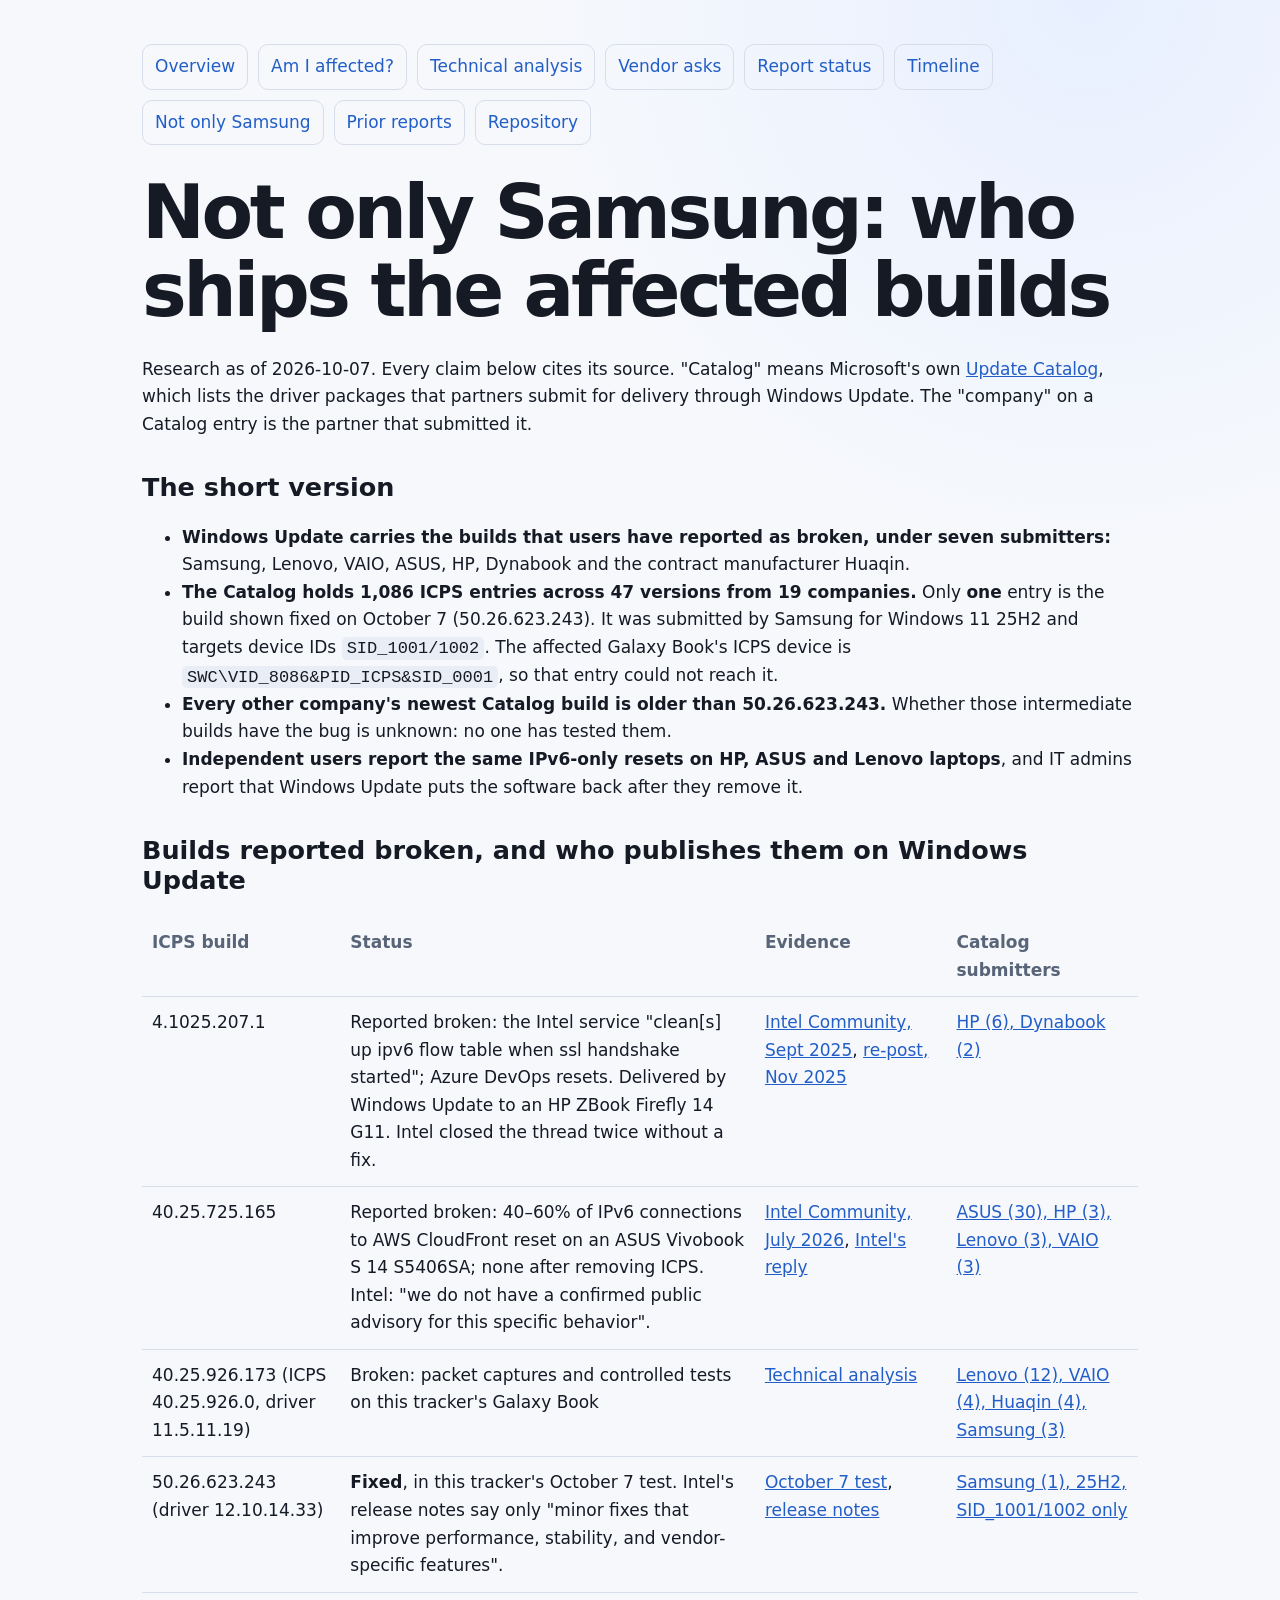
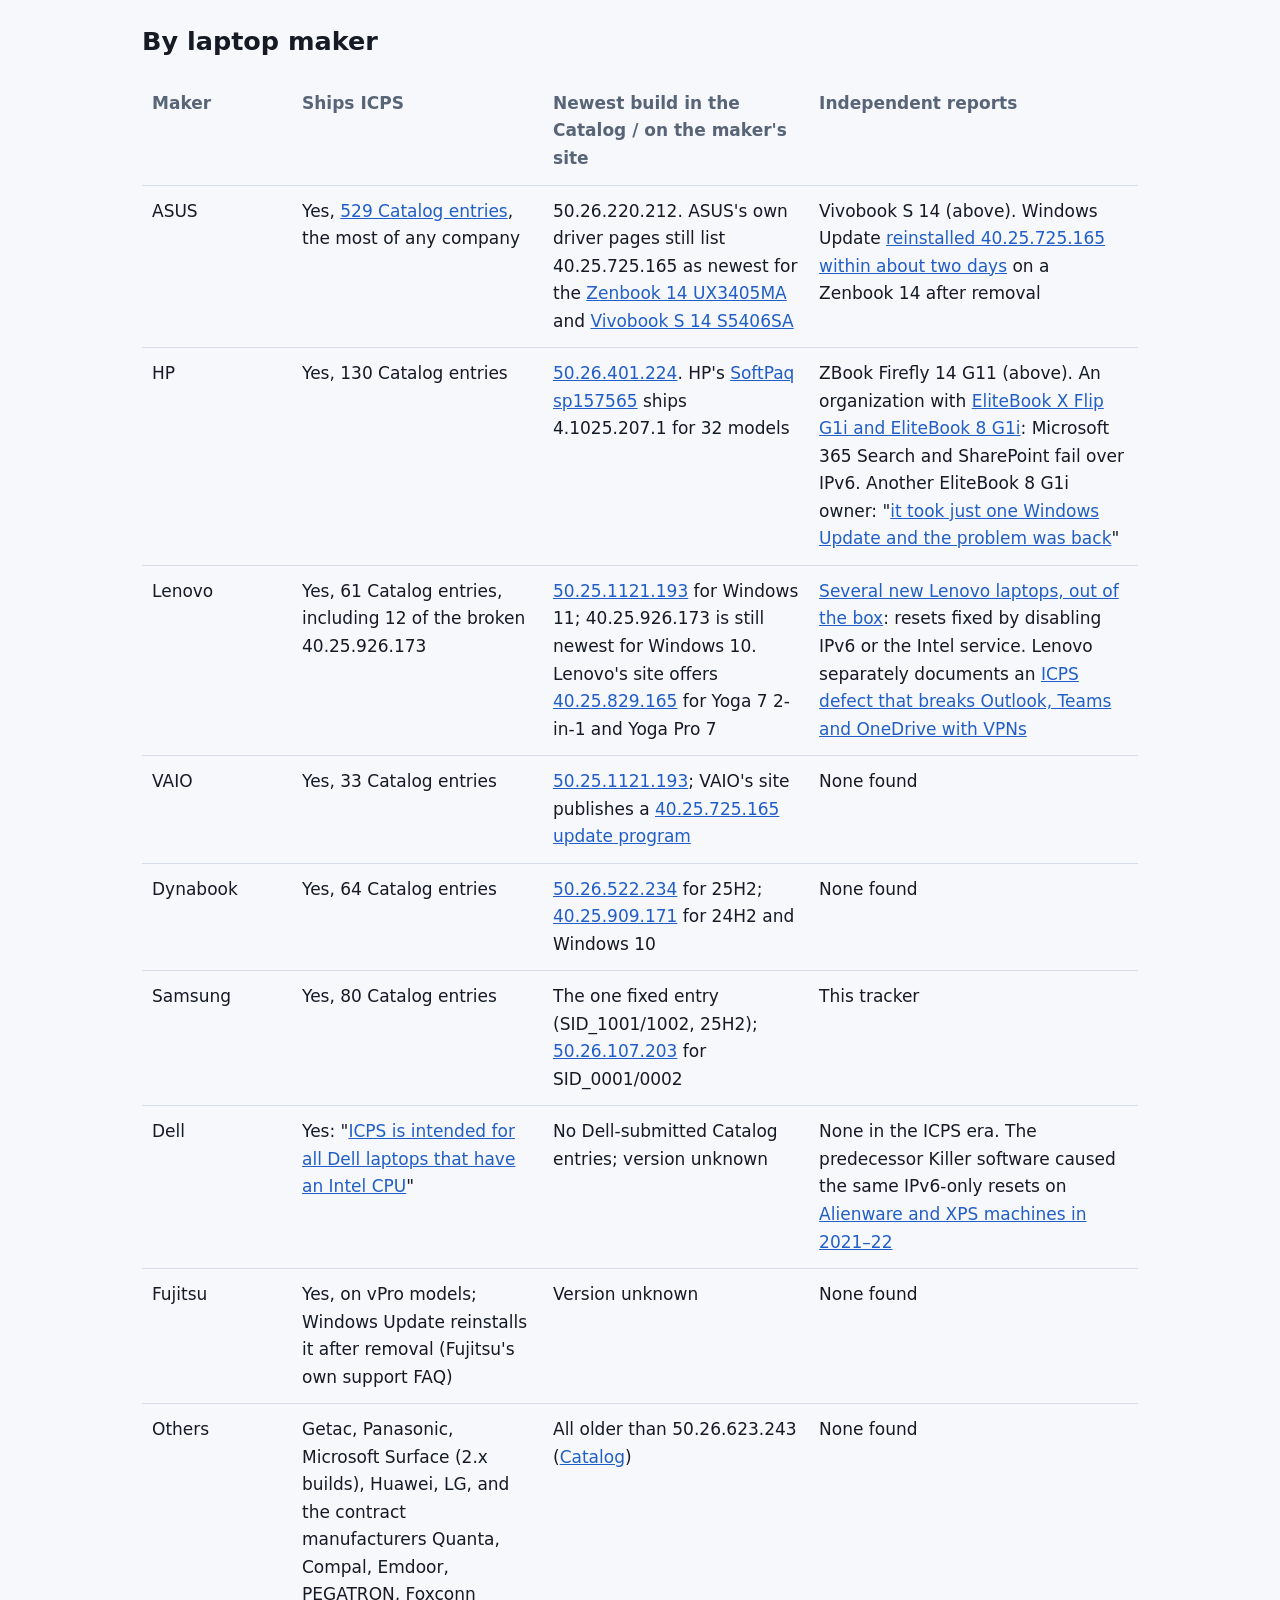
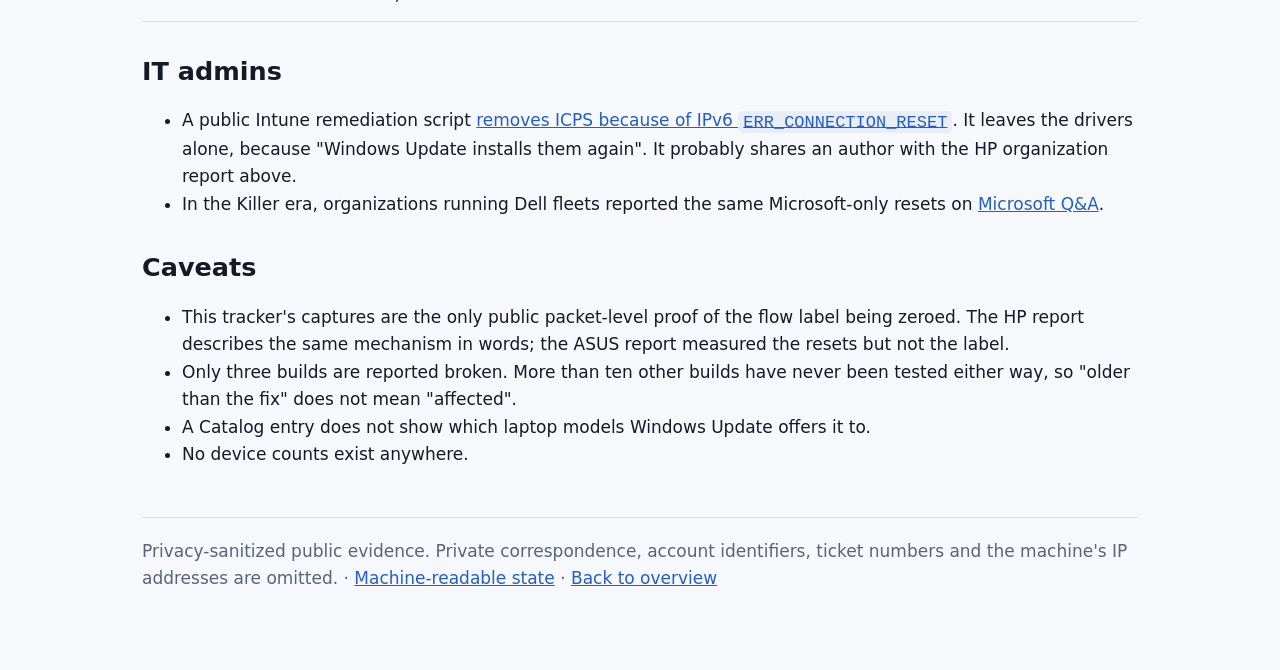
==== affected-oems.html @ 513a8941 "Add October 7 retest, Intel generic build result, Windows Update evidence and affected OEMs - Reprod" ====
<!doctype html>
<html lang="en">
<head>
  <meta charset="utf-8">
  <meta name="viewport" content="width=device-width,initial-scale=1">
  <title>Not only Samsung: who ships the affected Intel ICPS builds · Intel ICPS IPv6 flow-label incident</title>
  <meta name="description" content="Microsoft's Update Catalog lists the Intel ICPS builds reported as breaking IPv6 under Samsung, Lenovo, VAIO, ASUS, HP, Dynabook and Huaqin. Only one of 1,086 entries is the fixed build.">
  <meta name="robots" content="index, follow">
  <link rel="canonical" href="https://coolak.github.io/intel-icps-ipv6-flow-label-incident/affected-oems.html">
  <meta property="og:type" content="article">
  <meta property="og:site_name" content="Intel ICPS IPv6 flow-label incident">
  <meta property="og:title" content="Not only Samsung: who ships the affected Intel ICPS builds">
  <meta property="og:description" content="Microsoft's Update Catalog lists the Intel ICPS builds reported as breaking IPv6 under Samsung, Lenovo, VAIO, ASUS, HP, Dynabook and Huaqin. Only one of 1,086 entries is the fixed build.">
  <meta property="og:url" content="https://coolak.github.io/intel-icps-ipv6-flow-label-incident/affected-oems.html">
  <link rel="stylesheet" href="site.css">
</head>
<body><main>
<nav class="nav">
  <a href="./">Overview</a>
  <a href="workaround.html">Am I affected?</a>
  <a href="technical-analysis.html">Technical analysis</a>
  <a href="owner-action.html">Vendor asks</a>
  <a href="vendor-reports.html">Report status</a>
  <a href="timeline.html">Timeline</a>
  <a href="affected-oems.html">Not only Samsung</a>
  <a href="prior-reports.html">Prior reports</a>
  <a href="https://github.com/COOLak/intel-icps-ipv6-flow-label-incident">Repository</a>
</nav>
<div class="markdown-heading"><h1 class="heading-element">Not only Samsung: who ships the affected builds</h1><a id="user-content-not-only-samsung-who-ships-the-affected-builds" class="anchor" aria-label="Permalink: Not only Samsung: who ships the affected builds" href="#not-only-samsung-who-ships-the-affected-builds"><span aria-hidden="true" class="octicon octicon-link"></span></a></div>
<p>Research as of 2026-10-07. Every claim below cites its source. "Catalog" means Microsoft's own <a href="https://www.catalog.update.microsoft.com/Search.aspx?q=pid_icps" rel="nofollow">Update Catalog</a>, which lists the driver packages that partners submit for delivery through Windows Update. The "company" on a Catalog entry is the partner that submitted it.</p>
<div class="markdown-heading"><h2 class="heading-element">The short version</h2><a id="user-content-the-short-version" class="anchor" aria-label="Permalink: The short version" href="#the-short-version"><span aria-hidden="true" class="octicon octicon-link"></span></a></div>
<ul>
<li>
<strong>Windows Update carries the builds that users have reported as broken, under seven submitters:</strong> Samsung, Lenovo, VAIO, ASUS, HP, Dynabook and the contract manufacturer Huaqin.</li>
<li>
<strong>The Catalog holds 1,086 ICPS entries across 47 versions from 19 companies.</strong> Only <strong>one</strong> entry is the build shown fixed on October 7 (50.26.623.243). It was submitted by Samsung for Windows 11 25H2 and targets device IDs <code>SID_1001/1002</code>. The affected Galaxy Book's ICPS device is <code>SWC\VID_8086&amp;PID_ICPS&amp;SID_0001</code>, so that entry could not reach it.</li>
<li>
<strong>Every other company's newest Catalog build is older than 50.26.623.243.</strong> Whether those intermediate builds have the bug is unknown: no one has tested them.</li>
<li>
<strong>Independent users report the same IPv6-only resets on HP, ASUS and Lenovo laptops</strong>, and IT admins report that Windows Update puts the software back after they remove it.</li>
</ul>
<div class="markdown-heading"><h2 class="heading-element">Builds reported broken, and who publishes them on Windows Update</h2><a id="user-content-builds-reported-broken-and-who-publishes-them-on-windows-update" class="anchor" aria-label="Permalink: Builds reported broken, and who publishes them on Windows Update" href="#builds-reported-broken-and-who-publishes-them-on-windows-update"><span aria-hidden="true" class="octicon octicon-link"></span></a></div>
<table>
<thead>
<tr>
<th>ICPS build</th>
<th>Status</th>
<th>Evidence</th>
<th>Catalog submitters</th>
</tr>
</thead>
<tbody>
<tr>
<td>4.1025.207.1</td>
<td>Reported broken: the Intel service "clean[s] up ipv6 flow table when ssl handshake started"; Azure DevOps resets. Delivered by Windows Update to an HP ZBook Firefly 14 G11. Intel closed the thread twice without a fix.</td>
<td>
<a href="https://community.intel.com/t5/Ethernet-Products/Intel-Connectivity-Network-Service-is-causing-the-ipv6-flowtable/td-p/1716740" rel="nofollow">Intel Community, Sept 2025</a>, <a href="https://community.intel.com/t5/Wireless/Intel-Connectivity-Network-Service-is-causing-the-ipv6-flowtable/td-p/1724647" rel="nofollow">re-post, Nov 2025</a>
</td>
<td><a href="https://www.catalog.update.microsoft.com/Search.aspx?q=4.1025.207.1" rel="nofollow">HP (6), Dynabook (2)</a></td>
</tr>
<tr>
<td>40.25.725.165</td>
<td>Reported broken: 40–60% of IPv6 connections to AWS CloudFront reset on an ASUS Vivobook S 14 S5406SA; none after removing ICPS. Intel: "we do not have a confirmed public advisory for this specific behavior".</td>
<td>
<a href="https://community.intel.com/t5/Wireless/Intel-Connectivity-Performance-Suite-causes-intermittent-IPv6/td-p/1754394" rel="nofollow">Intel Community, July 2026</a>, <a href="https://community.intel.com/t5/Wireless/Intel-Connectivity-Performance-Suite-causes-intermittent-IPv6/m-p/1754422" rel="nofollow">Intel's reply</a>
</td>
<td><a href="https://www.catalog.update.microsoft.com/Search.aspx?q=40.25.725.165" rel="nofollow">ASUS (30), HP (3), Lenovo (3), VAIO (3)</a></td>
</tr>
<tr>
<td>40.25.926.173 (ICPS 40.25.926.0, driver 11.5.11.19)</td>
<td>Broken: packet captures and controlled tests on this tracker's Galaxy Book</td>
<td><a href="technical-analysis.html">Technical analysis</a></td>
<td><a href="https://www.catalog.update.microsoft.com/Search.aspx?q=40.25.926.173" rel="nofollow">Lenovo (12), VAIO (4), Huaqin (4), Samsung (3)</a></td>
</tr>
<tr>
<td>50.26.623.243 (driver 12.10.14.33)</td>
<td>
<strong>Fixed</strong>, in this tracker's October 7 test. Intel's release notes say only "minor fixes that improve performance, stability, and vendor-specific features".</td>
<td>
<a href="technical-analysis.html#october-7-reproduced-again-and-intels-generic-build-does-not-have-the-bug">October 7 test</a>, <a href="https://downloadmirror.intel.com/927067/ReleaseNotes_IntelConnectivityPerformanceSuite_50.26.623.243.pdf" rel="nofollow">release notes</a>
</td>
<td><a href="https://www.catalog.update.microsoft.com/ScopedViewInline.aspx?updateid=e79f0755-ec7f-4cb6-b6e4-ed8fad7096a5" rel="nofollow">Samsung (1), 25H2, SID_1001/1002 only</a></td>
</tr>
</tbody>
</table>
<div class="markdown-heading"><h2 class="heading-element">By laptop maker</h2><a id="user-content-by-laptop-maker" class="anchor" aria-label="Permalink: By laptop maker" href="#by-laptop-maker"><span aria-hidden="true" class="octicon octicon-link"></span></a></div>
<table>
<thead>
<tr>
<th>Maker</th>
<th>Ships ICPS</th>
<th>Newest build in the Catalog / on the maker's site</th>
<th>Independent reports</th>
</tr>
</thead>
<tbody>
<tr>
<td>ASUS</td>
<td>Yes, <a href="https://www.catalog.update.microsoft.com/Search.aspx?q=Connectivity%20Performance%20Suite%20ASUSTeK" rel="nofollow">529 Catalog entries</a>, the most of any company</td>
<td>50.26.220.212. ASUS's own driver pages still list 40.25.725.165 as newest for the <a href="https://www.asus.com/support/api/product.asmx/GetPDDrivers?cpu=&amp;osid=52&amp;website=global&amp;pdhashedid=&amp;model=UX3405MA" rel="nofollow">Zenbook 14 UX3405MA</a> and <a href="https://www.asus.com/support/api/product.asmx/GetPDDrivers?cpu=&amp;osid=52&amp;website=global&amp;pdhashedid=&amp;model=S5406SA" rel="nofollow">Vivobook S 14 S5406SA</a>
</td>
<td>Vivobook S 14 (above). Windows Update <a href="https://github.com/safing/portmaster/issues/2120">reinstalled 40.25.725.165 within about two days</a> on a Zenbook 14 after removal</td>
</tr>
<tr>
<td>HP</td>
<td>Yes, 130 Catalog entries</td>
<td>
<a href="https://www.catalog.update.microsoft.com/ScopedViewInline.aspx?updateid=4e072327-653d-4c9f-b390-00d6d9468bf6" rel="nofollow">50.26.401.224</a>. HP's <a href="https://ftp.hp.com/pub/softpaq/sp157501-158000/sp157565.html" rel="nofollow">SoftPaq sp157565</a> ships 4.1025.207.1 for 32 models</td>
<td>ZBook Firefly 14 G11 (above). An organization with <a href="https://community.intel.com/t5/Wireless/Intel-Connectivity-Network-Service-is-causing-the-ipv6-flowtable/m-p/1750798" rel="nofollow">EliteBook X Flip G1i and EliteBook 8 G1i</a>: Microsoft 365 Search and SharePoint fail over IPv6. Another EliteBook 8 G1i owner: "<a href="https://community.intel.com/t5/Wireless/Intel-Connectivity-Network-Service-is-causing-the-ipv6-flowtable/m-p/1750920" rel="nofollow">it took just one Windows Update and the problem was back</a>"</td>
</tr>
<tr>
<td>Lenovo</td>
<td>Yes, 61 Catalog entries, including 12 of the broken 40.25.926.173</td>
<td>
<a href="https://www.catalog.update.microsoft.com/ScopedViewInline.aspx?updateid=00bb4184-a33a-44da-b696-f741f187f086" rel="nofollow">50.25.1121.193</a> for Windows 11; 40.25.926.173 is still newest for Windows 10. Lenovo's site offers <a href="https://pcsupport.lenovo.com/us/en/downloads/ds570299" rel="nofollow">40.25.829.165</a> for Yoga 7 2-in-1 and Yoga Pro 7</td>
<td>
<a href="https://community.brave.app/t/err-connection-reset-errors-on-new-win-11-laptops/637663" rel="nofollow">Several new Lenovo laptops, out of the box</a>: resets fixed by disabling IPv6 or the Intel service. Lenovo separately documents an <a href="https://pcsupport.lenovo.com/us/en/solutions/ht515468" rel="nofollow">ICPS defect that breaks Outlook, Teams and OneDrive with VPNs</a>
</td>
</tr>
<tr>
<td>VAIO</td>
<td>Yes, 33 Catalog entries</td>
<td>
<a href="https://www.catalog.update.microsoft.com/ScopedViewInline.aspx?updateid=11b4b528-c9e5-42b1-9010-8af0b5a20612" rel="nofollow">50.25.1121.193</a>; VAIO's site publishes a <a href="https://support.us.vaio.com/knowledge-base/intel-connectivity-performance-suite-ver-40-25-725-165-update-program/" rel="nofollow">40.25.725.165 update program</a>
</td>
<td>None found</td>
</tr>
<tr>
<td>Dynabook</td>
<td>Yes, 64 Catalog entries</td>
<td>
<a href="https://www.catalog.update.microsoft.com/ScopedViewInline.aspx?updateid=03ec1b1c-377c-4cd4-ba85-b1ff0c58dce5" rel="nofollow">50.26.522.234</a> for 25H2; <a href="https://www.catalog.update.microsoft.com/Search.aspx?q=40.25.909.171" rel="nofollow">40.25.909.171</a> for 24H2 and Windows 10</td>
<td>None found</td>
</tr>
<tr>
<td>Samsung</td>
<td>Yes, 80 Catalog entries</td>
<td>The one fixed entry (SID_1001/1002, 25H2); <a href="https://www.catalog.update.microsoft.com/ScopedViewInline.aspx?updateid=369bcb5f-50b7-4901-bd34-8488d9cb459c" rel="nofollow">50.26.107.203</a> for SID_0001/0002</td>
<td>This tracker</td>
</tr>
<tr>
<td>Dell</td>
<td>Yes: "<a href="https://www.dell.com/support/kbdoc/en-us/000275594/how-to-get-support-for-icps-and-icm-on-a-dell-computer" rel="nofollow">ICPS is intended for all Dell laptops that have an Intel CPU</a>"</td>
<td>No Dell-submitted Catalog entries; version unknown</td>
<td>None in the ICPS era. The predecessor Killer software caused the same IPv6-only resets on <a href="https://community.intel.com/t5/Wireless/Killer-Network-Service-preventing-connection-to-some-websites/td-p/1366144" rel="nofollow">Alienware and XPS machines in 2021–22</a>
</td>
</tr>
<tr>
<td>Fujitsu</td>
<td>Yes, on vPro models; Windows Update reinstalls it after removal (Fujitsu's own support FAQ)</td>
<td>Version unknown</td>
<td>None found</td>
</tr>
<tr>
<td>Others</td>
<td>Getac, Panasonic, Microsoft Surface (2.x builds), Huawei, LG, and the contract manufacturers Quanta, Compal, Emdoor, PEGATRON, Foxconn</td>
<td>All older than 50.26.623.243 (<a href="https://www.catalog.update.microsoft.com/Search.aspx?q=pid_icps" rel="nofollow">Catalog</a>)</td>
<td>None found</td>
</tr>
</tbody>
</table>
<div class="markdown-heading"><h2 class="heading-element">IT admins</h2><a id="user-content-it-admins" class="anchor" aria-label="Permalink: IT admins" href="#it-admins"><span aria-hidden="true" class="octicon octicon-link"></span></a></div>
<ul>
<li>A public Intune remediation script <a href="https://github.com/realmjoin/realmjoin-remediation/tree/main/intel/remove-intel-connectivity-performance-suite">removes ICPS because of IPv6 <code>ERR_CONNECTION_RESET</code></a>. It leaves the drivers alone, because "Windows Update installs them again". It probably shares an author with the HP organization report above.</li>
<li>In the Killer era, organizations running Dell fleets reported the same Microsoft-only resets on <a href="https://learn.microsoft.com/en-us/answers/questions/4340112/random-connection-reset-error" rel="nofollow">Microsoft Q&amp;A</a>.</li>
</ul>
<div class="markdown-heading"><h2 class="heading-element">Caveats</h2><a id="user-content-caveats" class="anchor" aria-label="Permalink: Caveats" href="#caveats"><span aria-hidden="true" class="octicon octicon-link"></span></a></div>
<ul>
<li>This tracker's captures are the only public packet-level proof of the flow label being zeroed. The HP report describes the same mechanism in words; the ASUS report measured the resets but not the label.</li>
<li>Only three builds are reported broken. More than ten other builds have never been tested either way, so "older than the fix" does not mean "affected".</li>
<li>A Catalog entry does not show which laptop models Windows Update offers it to.</li>
<li>No device counts exist anywhere.</li>
</ul>
<footer>Privacy-sanitized public evidence. Private correspondence, account identifiers, ticket numbers and the machine's IP addresses are omitted. · <a href="incident-state.json">Machine-readable state</a> · <a href="./">Back to overview</a></footer>
</main></body>
</html>
---- site.css ----
:root{color-scheme:light dark;--bg:#090c12;--panel:#141a24;--panel2:#0f141d;--text:#f5f7fb;--muted:#aeb9ca;--line:#2d3748;--accent:#8bb7ff;--bad:#ff8f8f;--good:#79e2ad;--warn:#ffd27a}
*{box-sizing:border-box}
html{scroll-behavior:smooth}
body{margin:0;background:radial-gradient(circle at 85% 0,#17233a 0,transparent 34rem),var(--bg);color:var(--text);font:17px/1.62 system-ui,-apple-system,"Segoe UI",sans-serif}
main{max-width:1040px;margin:auto;padding:44px 22px 80px}
a{color:var(--accent)}
h1{font-size:clamp(2.2rem,6vw,4.7rem);line-height:1.04;margin:.22em 0 .35em;letter-spacing:-.045em}
h2{margin-top:2.1rem;line-height:1.2}
h3{margin-bottom:.35rem}
.kicker{color:var(--bad);font-weight:850;letter-spacing:.13em;text-transform:uppercase}
.lede{font-size:1.24rem;color:var(--muted);max-width:850px}
.status,.pill{display:inline-block;padding:.34rem .72rem;border:1px solid var(--bad);border-radius:999px;color:var(--bad);font-weight:760}
.pill{border-color:var(--line);color:var(--muted);margin:.2rem}
.grid{display:grid;grid-template-columns:repeat(auto-fit,minmax(250px,1fr));gap:16px;margin:28px 0}
.card,.panel{background:linear-gradient(180deg,var(--panel),var(--panel2));border:1px solid var(--line);border-radius:17px;padding:21px}
.card h2,.card h3{margin-top:0;font-size:1.08rem}
.metric{font-size:2rem;font-weight:850;line-height:1.1}
.muted{color:var(--muted)}
.warning{border-left:4px solid var(--warn)}
.proof{border-left:4px solid var(--good)}
img{display:block;max-width:100%;border-radius:14px;border:1px solid var(--line);margin:24px 0}
table{width:100%;border-collapse:collapse;display:block;overflow-x:auto}
th,td{text-align:left;vertical-align:top;border-bottom:1px solid var(--line);padding:12px 10px;min-width:150px}
th{color:var(--muted)}
.links,.nav{display:flex;flex-wrap:wrap;gap:10px}
.links a,.nav a{border:1px solid var(--line);border-radius:10px;padding:8px 12px;text-decoration:none;background:rgba(255,255,255,.02)}
.nav{margin-bottom:28px}
.timeline{border-left:2px solid var(--line);padding-left:22px}
.timeline article{position:relative;margin:0 0 24px}
.timeline article:before{content:"";position:absolute;left:-29px;top:.45rem;width:12px;height:12px;border-radius:50%;background:var(--accent)}
code{background:#20283a;padding:.1em .3em;border-radius:5px}
footer{margin-top:48px;padding-top:20px;border-top:1px solid var(--line);color:var(--muted)}
@media(prefers-color-scheme:light){:root{--bg:#f6f8fc;--panel:#fff;--panel2:#f8faff;--text:#151a24;--muted:#586477;--line:#d7deea;--accent:#225ec7;--bad:#a31919;--good:#087743;--warn:#8a5a00}body{background:radial-gradient(circle at 85% 0,#e8f0ff 0,transparent 34rem),var(--bg)}code{background:#e8edf6}}
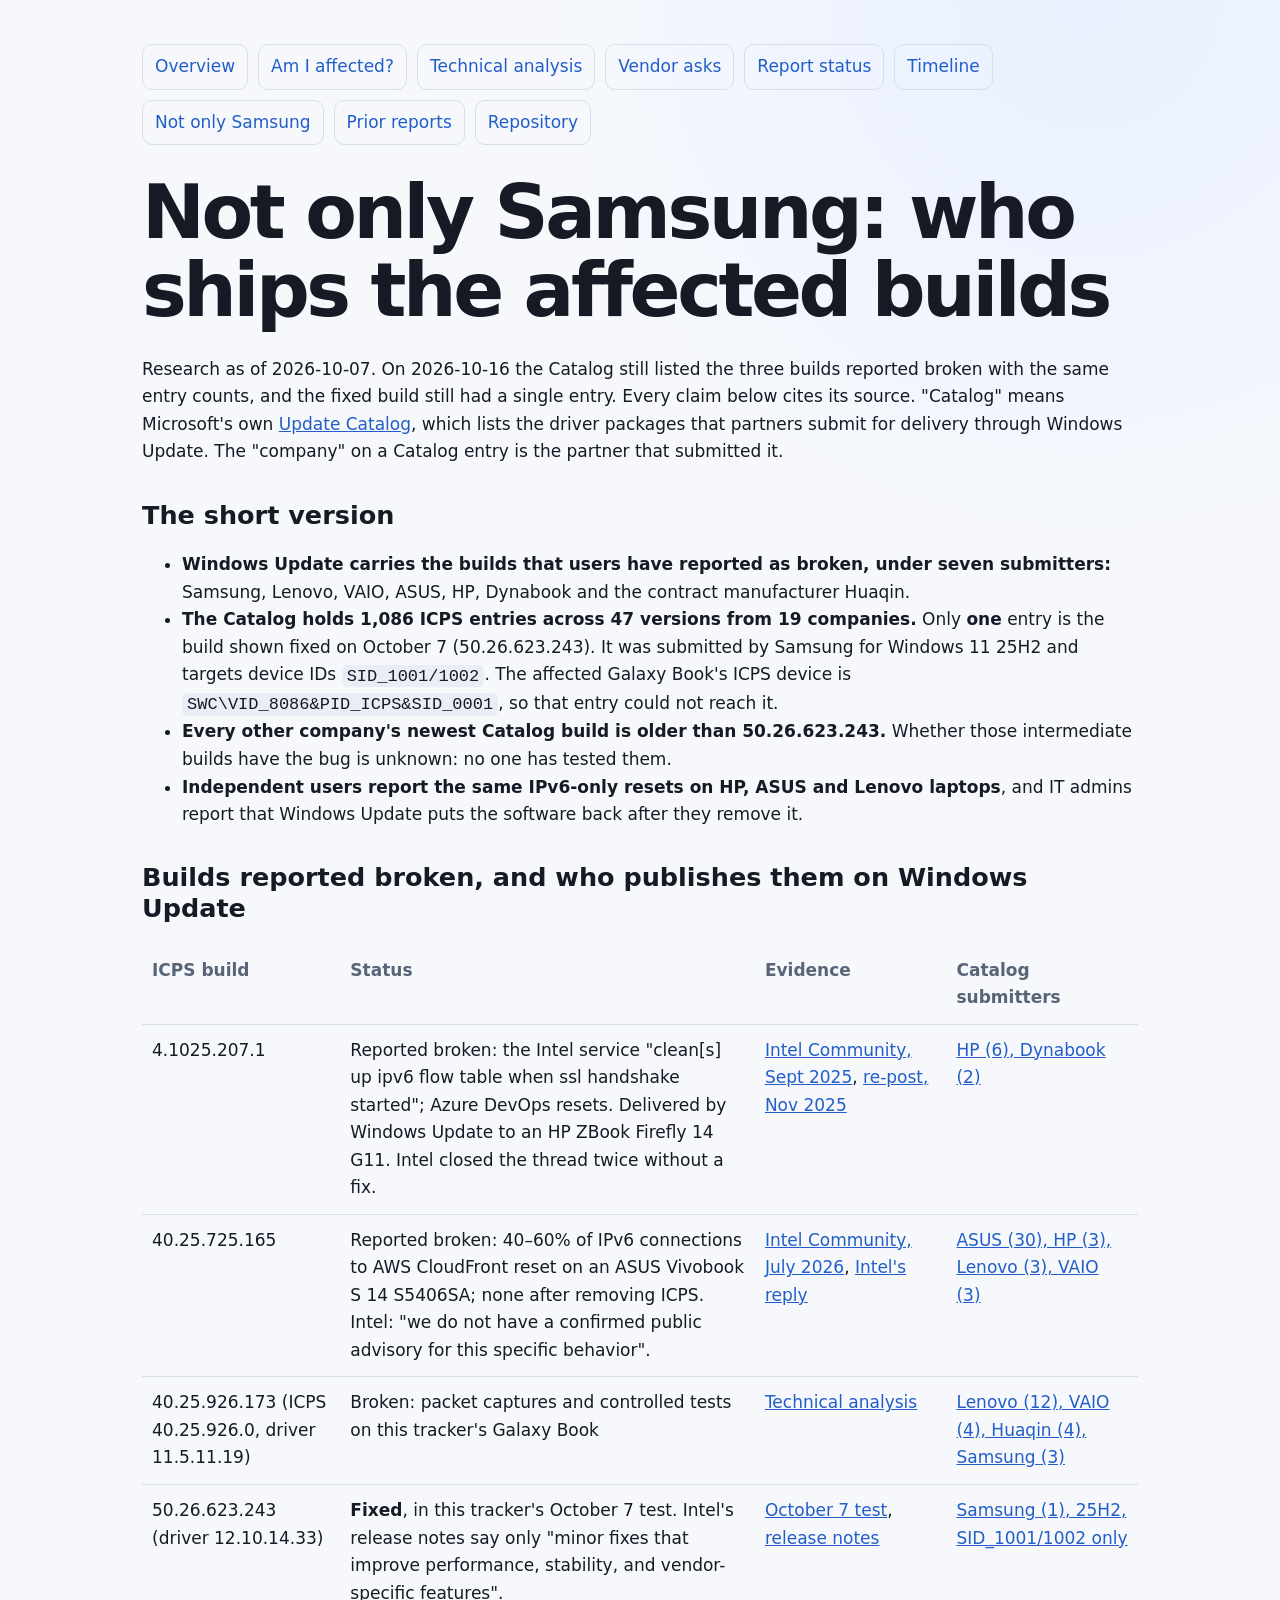
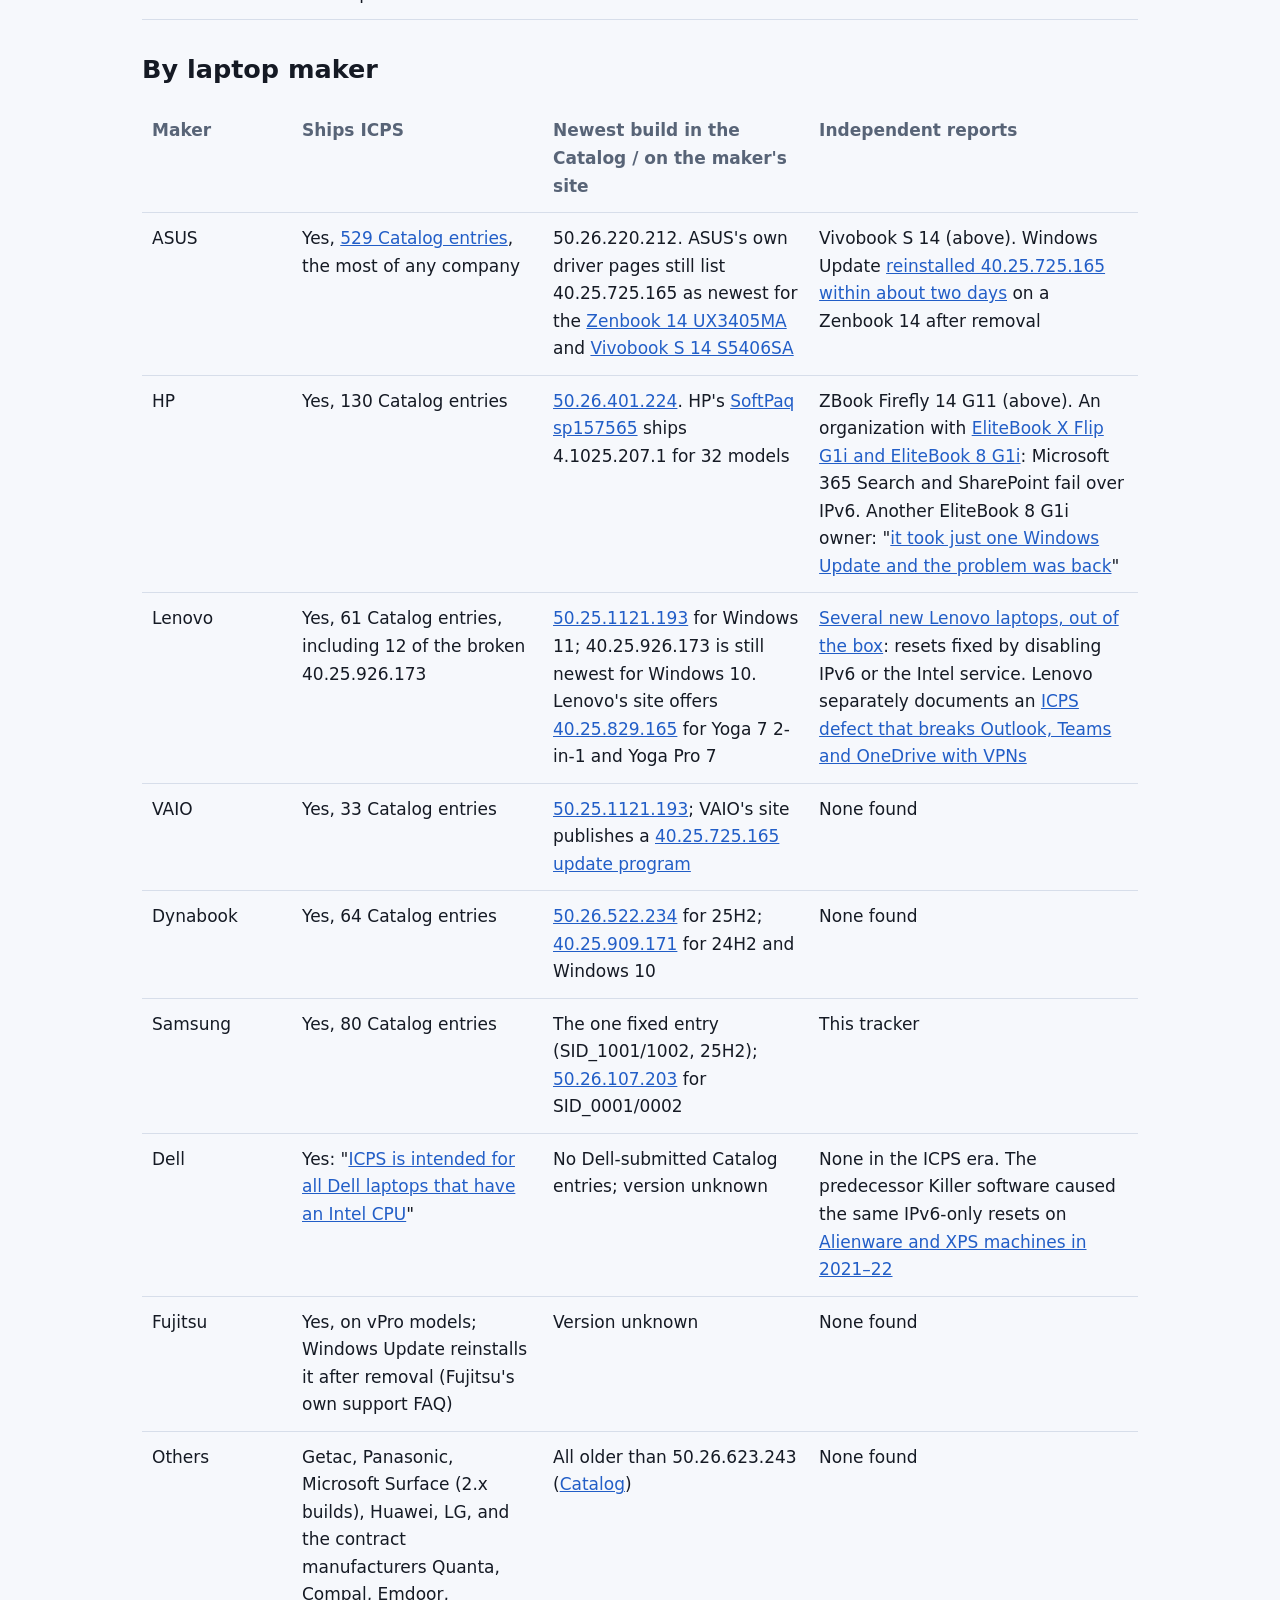
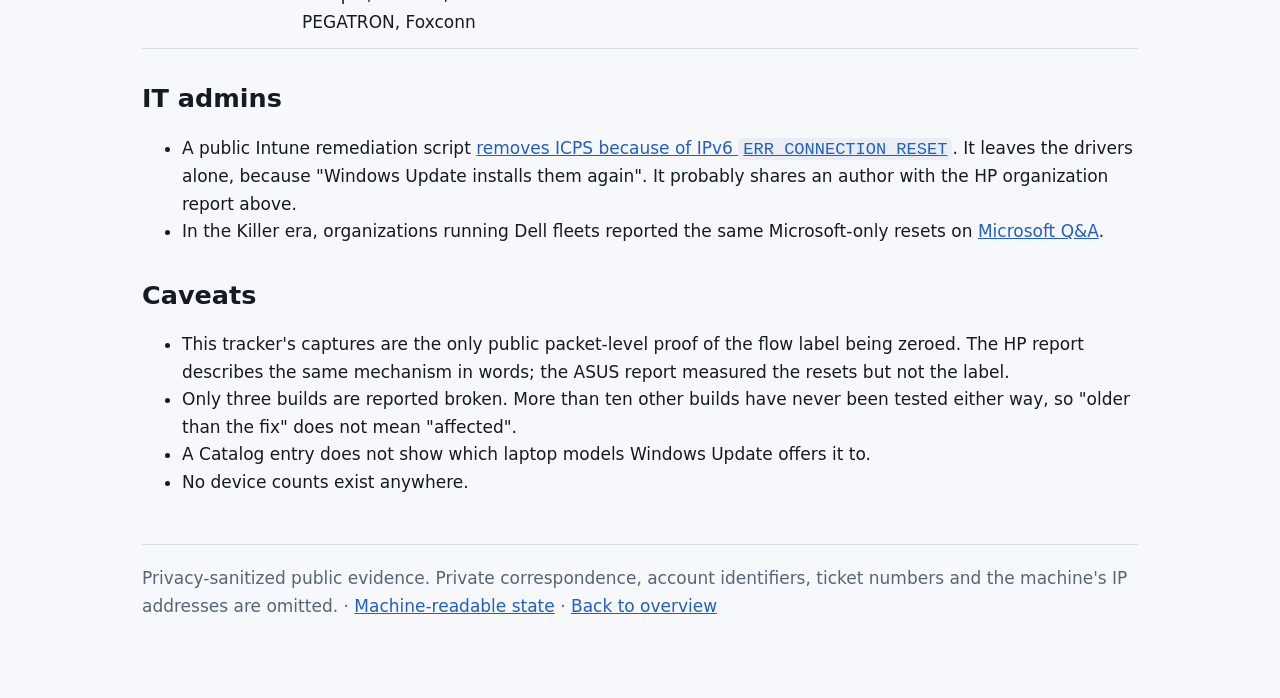
==== commit e64a6d64: "Microsoft names no fix owner or date and points to Feedback Hub; Catalog unchanged; Intel and Samsun" ====
--- a/affected-oems.html
+++ b/affected-oems.html
@@ -27,7 +27,7 @@
   <a href="https://github.com/COOLak/intel-icps-ipv6-flow-label-incident">Repository</a>
 </nav>
 <div class="markdown-heading"><h1 class="heading-element">Not only Samsung: who ships the affected builds</h1><a id="user-content-not-only-samsung-who-ships-the-affected-builds" class="anchor" aria-label="Permalink: Not only Samsung: who ships the affected builds" href="#not-only-samsung-who-ships-the-affected-builds"><span aria-hidden="true" class="octicon octicon-link"></span></a></div>
-<p>Research as of 2026-10-07. Every claim below cites its source. "Catalog" means Microsoft's own <a href="https://www.catalog.update.microsoft.com/Search.aspx?q=pid_icps" rel="nofollow">Update Catalog</a>, which lists the driver packages that partners submit for delivery through Windows Update. The "company" on a Catalog entry is the partner that submitted it.</p>
+<p>Research as of 2026-10-07. On 2026-10-16 the Catalog still listed the three builds reported broken with the same entry counts, and the fixed build still had a single entry. Every claim below cites its source. "Catalog" means Microsoft's own <a href="https://www.catalog.update.microsoft.com/Search.aspx?q=pid_icps" rel="nofollow">Update Catalog</a>, which lists the driver packages that partners submit for delivery through Windows Update. The "company" on a Catalog entry is the partner that submitted it.</p>
 <div class="markdown-heading"><h2 class="heading-element">The short version</h2><a id="user-content-the-short-version" class="anchor" aria-label="Permalink: The short version" href="#the-short-version"><span aria-hidden="true" class="octicon octicon-link"></span></a></div>
 <ul>
 <li>
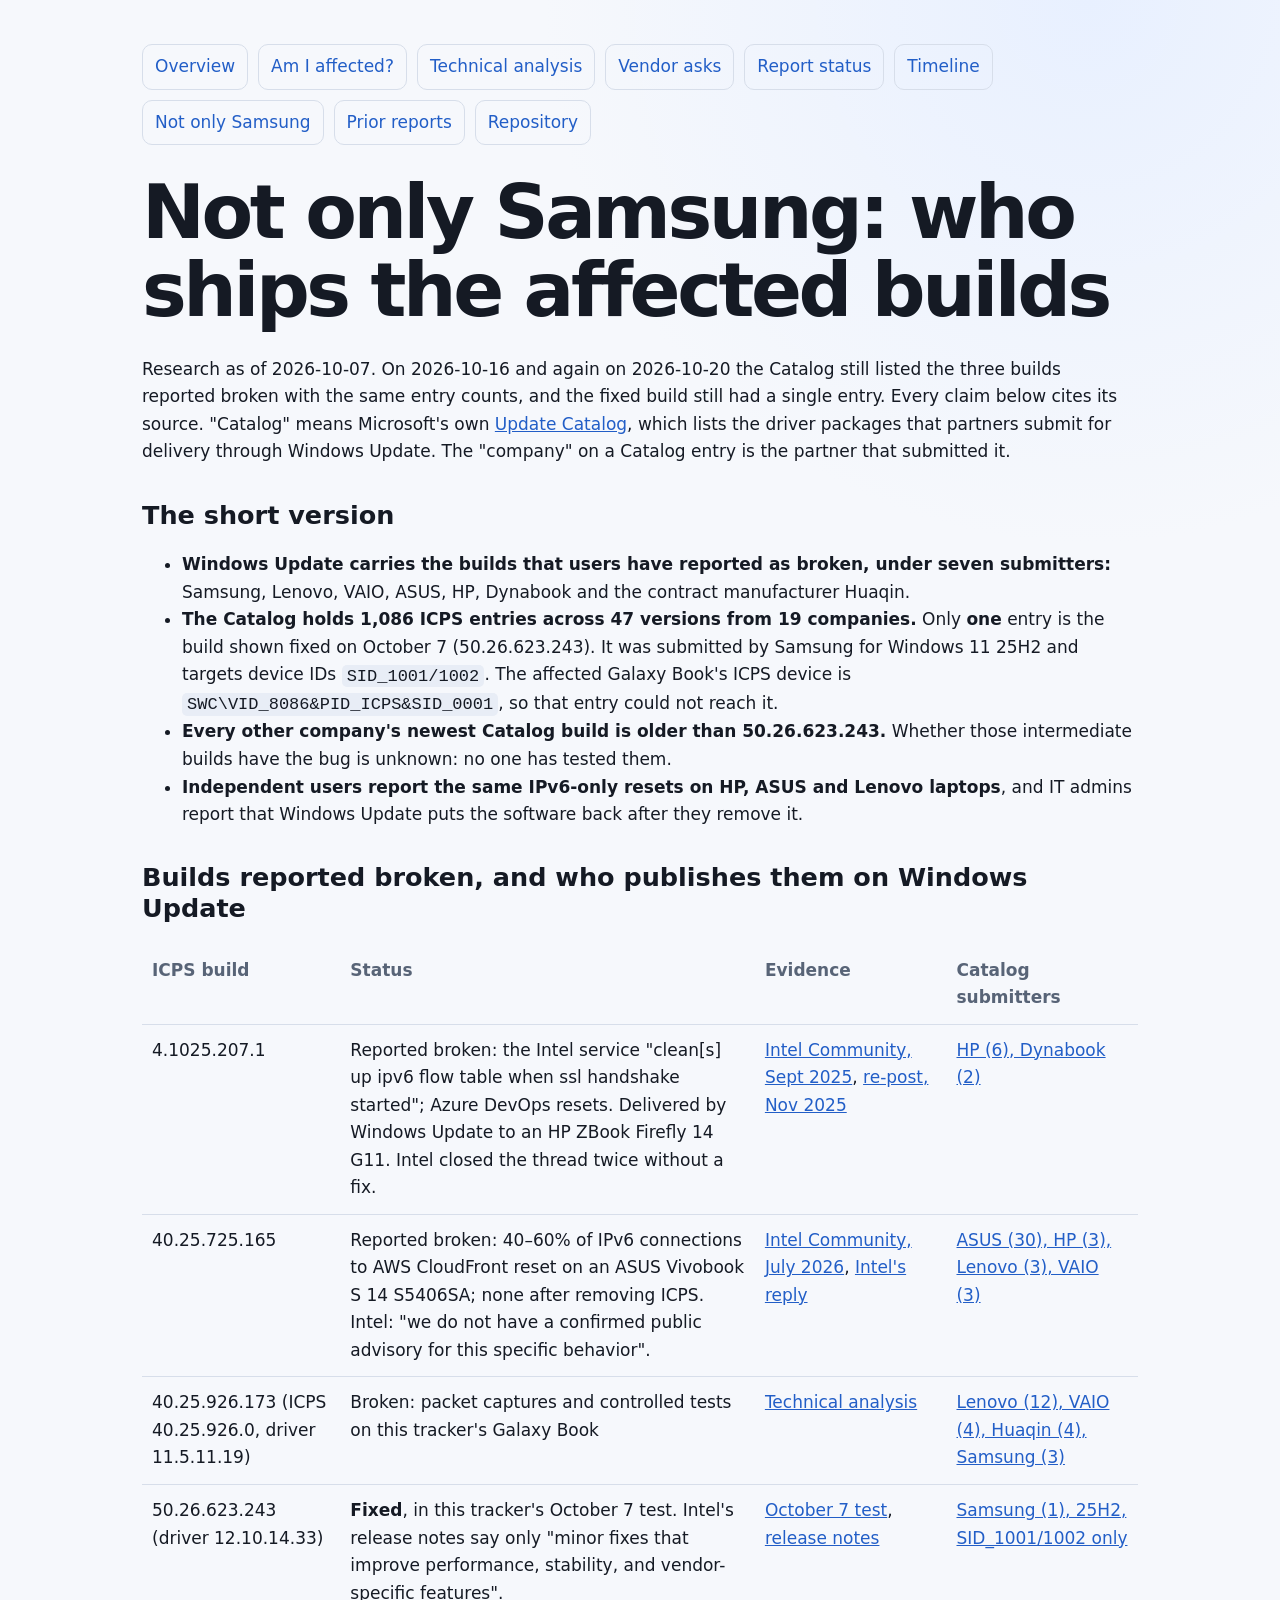
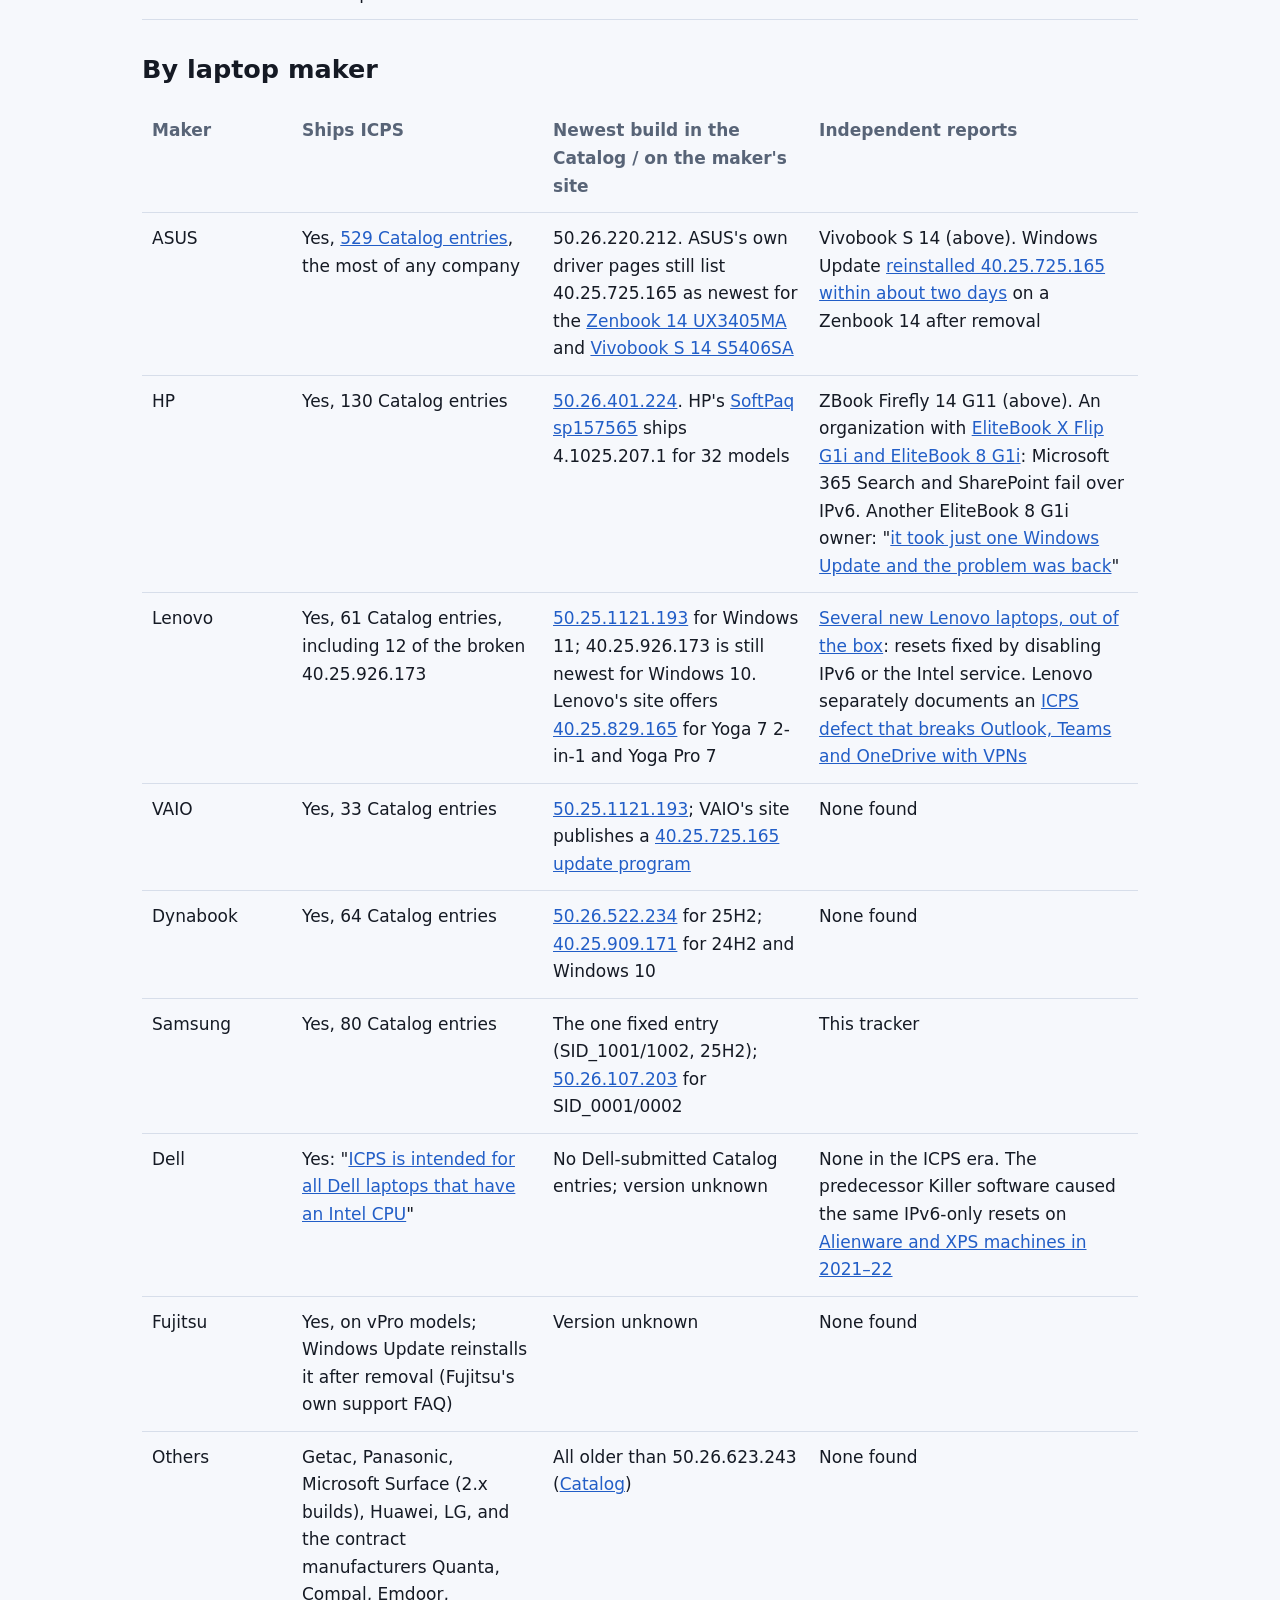
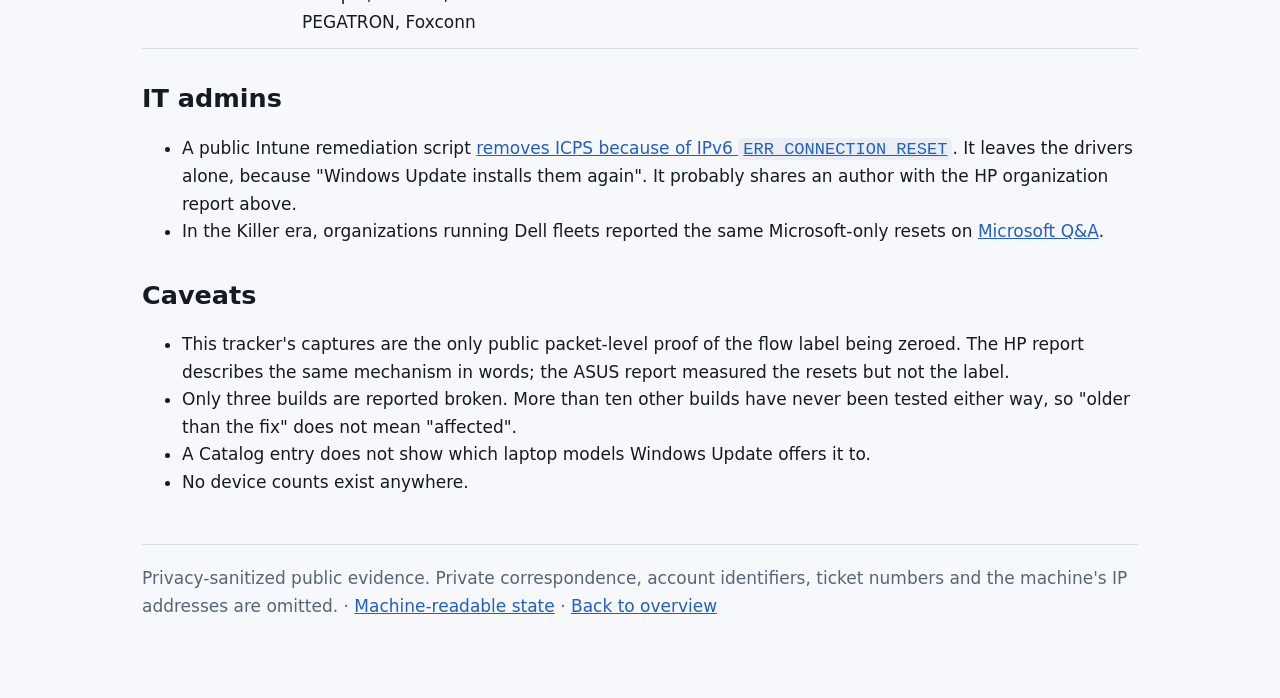
==== commit 0b3c944d: "Intel still reviewing; Update Catalog unchanged on 2026-10-20 Co-Authored-By: Claude Opus 5.5 <norep" ====
--- a/affected-oems.html
+++ b/affected-oems.html
@@ -27,7 +27,7 @@
   <a href="https://github.com/COOLak/intel-icps-ipv6-flow-label-incident">Repository</a>
 </nav>
 <div class="markdown-heading"><h1 class="heading-element">Not only Samsung: who ships the affected builds</h1><a id="user-content-not-only-samsung-who-ships-the-affected-builds" class="anchor" aria-label="Permalink: Not only Samsung: who ships the affected builds" href="#not-only-samsung-who-ships-the-affected-builds"><span aria-hidden="true" class="octicon octicon-link"></span></a></div>
-<p>Research as of 2026-10-07. On 2026-10-16 the Catalog still listed the three builds reported broken with the same entry counts, and the fixed build still had a single entry. Every claim below cites its source. "Catalog" means Microsoft's own <a href="https://www.catalog.update.microsoft.com/Search.aspx?q=pid_icps" rel="nofollow">Update Catalog</a>, which lists the driver packages that partners submit for delivery through Windows Update. The "company" on a Catalog entry is the partner that submitted it.</p>
+<p>Research as of 2026-10-07. On 2026-10-16 and again on 2026-10-20 the Catalog still listed the three builds reported broken with the same entry counts, and the fixed build still had a single entry. Every claim below cites its source. "Catalog" means Microsoft's own <a href="https://www.catalog.update.microsoft.com/Search.aspx?q=pid_icps" rel="nofollow">Update Catalog</a>, which lists the driver packages that partners submit for delivery through Windows Update. The "company" on a Catalog entry is the partner that submitted it.</p>
 <div class="markdown-heading"><h2 class="heading-element">The short version</h2><a id="user-content-the-short-version" class="anchor" aria-label="Permalink: The short version" href="#the-short-version"><span aria-hidden="true" class="octicon octicon-link"></span></a></div>
 <ul>
 <li>
